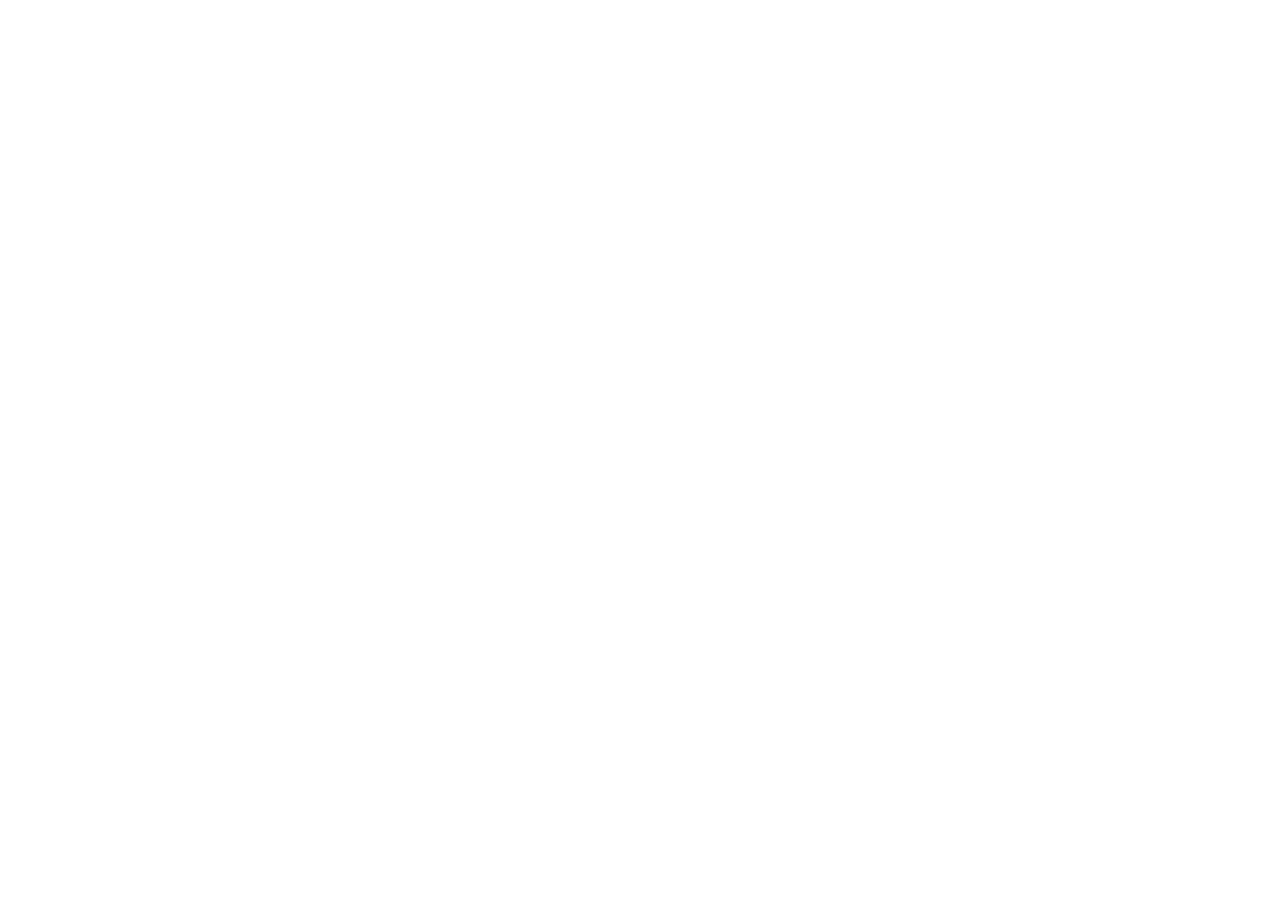
==== colors.html @ 1d6baf08 "New pages created" ====
<!DOCTYPE html>
<html lang="en">
<head>
  <meta charset="UTF-8">
  <meta name="viewport" content="width=device-width, initial-scale=1.0">
  <title>Colors</title>
  <!-- Google Fonts -->
  <link rel="preconnect" href="https://fonts.googleapis.com">
  <link rel="preconnect" href="https://fonts.gstatic.com" crossorigin>
  <link href="https://fonts.googleapis.com/css2?family=Bodoni+Moda+SC:ital,opsz,wght@0,6..96,400..900;1,6..96,400..900&family=Work+Sans:ital,wght@0,100..900;1,100..900&display=swap" rel="stylesheet">
  <!-- Reset stylesheet -->
  <link rel="stylesheet" href="./css/reset.css">
  <!-- Stylesheet -->
  <link rel="stylesheet" href="./css/style.css">
</head>
<body>
  
</body>
</html>
---- css/style.css ----
/* Global Variables */
/* ---------------- */

:root {
  /* To use => color: var(--color-black); */
  --color-black: rgb(0, 0, 0);
  --color-white: rgb(255, 255, 255);
  --color-dark-blue: rgb(100, 130, 173);
  --color-light-blue: rgb(127, 161, 195);
  --color-dark-beige: rgb(226, 218, 214);
  --color-light-beige: rgb(245, 237, 237);
}

/* Global Styles */
html,
body {
  font-family: 'Work Sans', sans-serif;
  font-optical-sizing: auto;
  font-weight: 400;
  font-size: 16px;
  font-style: normal;
  letter-spacing: -0.5px; 
}

/* Font Styles */
/* ----------- */

h1, h2, h3, h4, h5, h6 {
  font-family: "Bodoni Moda SC", serif;
  font-optical-sizing: auto;
  font-weight: 700;
  font-style: normal;
}

/* 72px */
h1 { 
  font-size: 4.5rem; 
  margin-bottom: 3.75rem;
}
/* 30px */
h2 { 
  font-size: 1.875rem; 
}
/* 24px */
h3 { 
  font-size: 1.5rem; 
}
/* 20px */
h4 { 
  font-size: 1.25rem; 
}
/* 18px */
h5 { 
  font-size: 1.125rem; 
}
/* 16px */
h6 { 
  font-size: 1rem; 
}

p {
  line-height: 1.5;
}

/* Homepage */
/* -------- */

/* Background image */
.home-image {
  position: relative;
  background-image: url(../images/text.webp);
  /* Ensures the image covers the entire element */
  background-size: cover;
  /* Centers the background image within the element */
  background-position: center;
  height: 100vh;
}

/* Background image overlay */
.home-image::after {
  /* Required for the pseudo-element to be generated */
  content: '';
  /* Positions the pseudo-element relative to its nearest positioned ancestor */
  position: absolute;
  /* Alignments of the pseudo-element within the container */
  top: 0;
  right: 0;
  bottom: 0;
  left: 0;
  /* Sets the overlay color to white with 50% transparency */
  background-color: rgba(226, 218, 214, 0.95);
  /* Ensures the overlay appears above the background image */ 
  z-index: 1; 
}

/* Header */
/* ------ */

.header {
  position: absolute;
  top: 0;
  z-index: 3;
  width: 90%;
  background-color: var(--color-light-beige);
  padding: 1rem 5%;
  box-shadow: 0px 4px 8px rgba(0, 0, 0, 0.1);
}

/* Make navigation ul and its li's inline */
.header nav > ul, 
.header nav li {
  display: inline;
}

/* The LOGO */
.logo {
  font-family: "Bodoni Moda SC", serif;
  font-optical-sizing: auto;
  font-weight: 700;
  font-style: normal;
  text-decoration: none;
  color: var(--color-black);
  font-size: 3rem; 
  margin-right: 1.875rem;
  cursor: pointer;
  transition: all 0.3s ease;
}

.logo:hover {
  color: var(--color-dark-blue);
  text-decoration: underline;
}

/* Navigational links */
.header li > a {
  text-transform: uppercase;
  text-decoration: none;
  font-weight: 500;
  color: var(--color-dark-blue);
  margin-right: 0.9375rem;
  cursor: pointer;
  transition: all 0.3s ease;
}

.header li > a:hover {
  color: var(--color-light-blue);
  font-weight: 600;
  text-decoration: underline;
}


/* Main Content */
/* ------------ */

.home-content {
  position: relative;
  z-index: 2;
  top: 50%;
  /* Shifts it back up by 50% of its own height */
  transform: translateY(-50%); 
  margin: 0 5%; /* Left & Right: 60px */
}

.home-content article > p:first-of-type {
  font-size: 1.125rem;
  margin-bottom: 1rem;
}

.home-content article > p:nth-of-type(2) {
  font-size: 1.125rem;
  margin-bottom: 3.75rem;
}

/* Buttons */
.home-content nav {
  margin-top: 1.875rem;
}
.button {
  position: relative;
  display: inline-block;
  background-color: var(--color-dark-blue);
  width: 5.625rem;
  height: 5.625rem;
  border-radius: 50%;
  /* Center text horizontally */
  text-align: center;
  /* Same as height to vertically center text */
  line-height: 5.625rem; 
  margin-right: 1.875rem;
  font-size: 1rem;
  text-transform: uppercase;
  overflow: hidden;
  color: var(--color-white);
  font-weight: 500;
  text-decoration: none;
  margin-bottom: 1.875rem;
  box-shadow: 0px 4px 8px rgba(0, 0, 0, 0.3);
  cursor: pointer;
  transition: all 0.3s ease;
}

.button:hover {
  background-color: var(--color-light-blue);
  color: var(--color-black);
  font-weight: 600;
}

.button:active {
  width: 5.3rem;
  height: 5.3rem;
  line-height: 5.3rem; 
  box-shadow: 0px 2px 4px rgba(0, 0, 0, 0.15);
}

/* Footer */
/* ------ */

.footer {
  position: absolute;
  z-index: 3;
  bottom: 0;
  width: 90%;
  background-color: var(--color-light-beige);
  padding: 1rem 5%;
  box-shadow: 0px -4px 8px rgba(0, 0, 0, 0.1);
}

.footer nav > span {
  margin-right: 1.875rem;
  font-size: 0.875rem;
}

.footer nav > a {
  font-size: 0.875rem;
  text-transform: uppercase;
  text-decoration: none;
  font-weight: 500;
  color: var(--color-dark-blue);
  margin-right: 0.9375rem;
  cursor: pointer;
  transition: all 0.3s ease;
}

.footer nav > a:hover {
  color: var(--color-light-blue);
  font-weight: 600;
  text-decoration: underline;
}
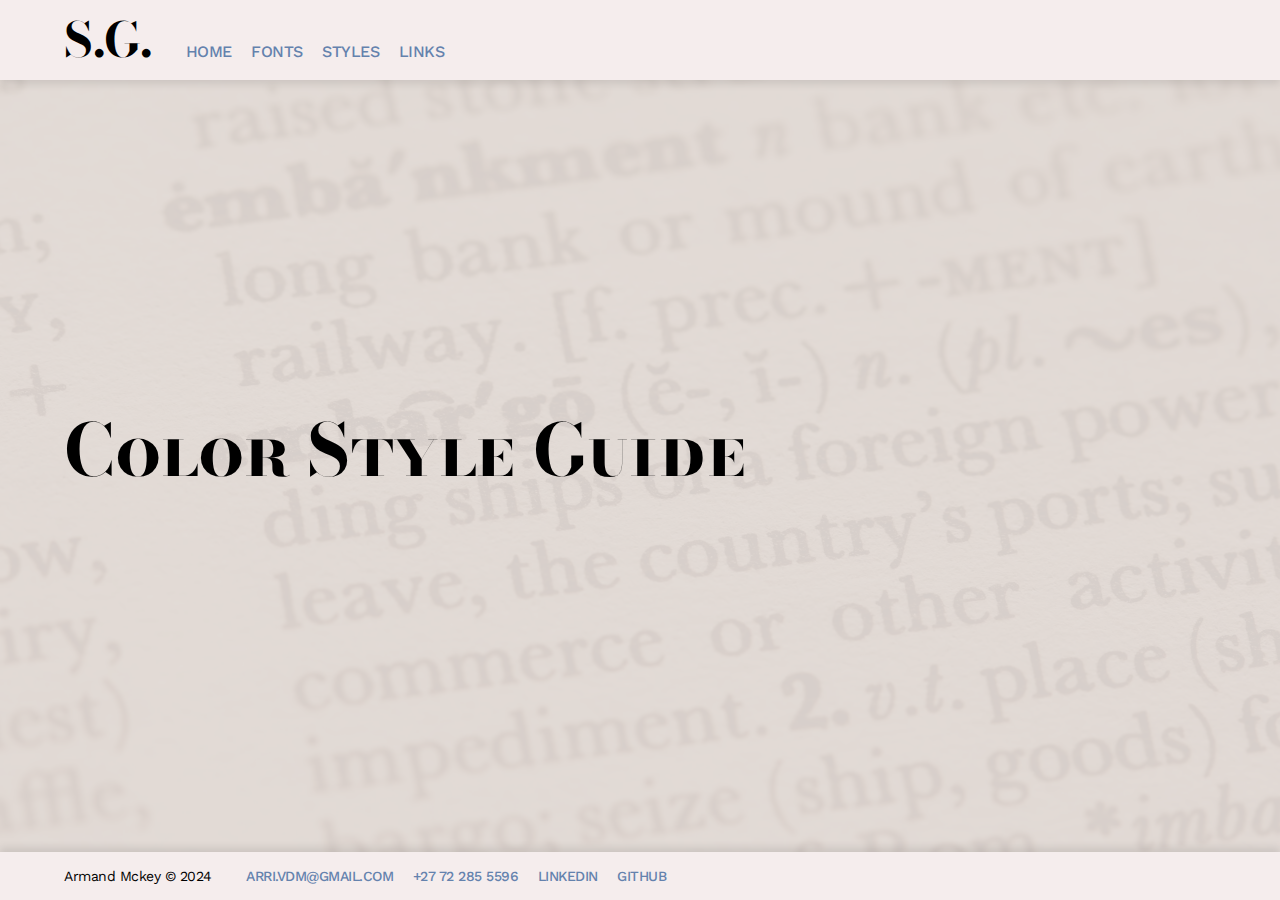
==== commit 5aa2cc60: "Pages basic html" ====
--- a/colors.html
+++ b/colors.html
@@ -14,6 +14,37 @@
   <link rel="stylesheet" href="./css/style.css">
 </head>
 <body>
-  
+  <!-- Header section with Navigational links -->
+  <header class="header">
+    <nav>
+      <a class="logo" title="Return to Homepage" href="./index.html">S.G.</a>
+      <ul>
+        <li><a href="./index.html">Home</a></li>
+        <li><a href="./fonts.html">Fonts</a></li>
+        <li><a href="./styles.html">Styles</a></li>
+        <li><a href="./links.html">Links</a></li>
+      </ul>
+    </nav>
+  </header>
+
+  <!-- Main section with buttons linking to other pages-->
+  <main class="home-image">
+    <section class="home-content">
+      <article>
+        <h1>Color Style Guide</h1>
+      </article>
+    </section>
+  </main>
+
+  <!-- Footer section with contact details -->
+  <footer class="footer">
+    <nav>
+      <span>Armand Mckey &copy; 2024</span>
+      <a href="mailto:arri.vdm@gmail.com">arri.vdm@gmail.com</a>
+      <a href="tel:+27722855596">+27 72 285 5596</a>
+      <a href="https://www.linkedin.com/in/armand-van-der-merwe-jhb/" target="_blank" rel="noopener noreferrer">LinkedIn</a>
+      <a href="https://github.com/armand-sa" target="_blank" rel="noopener noreferrer">Github</a>
+    </nav>
+  </footer>
 </body>
 </html>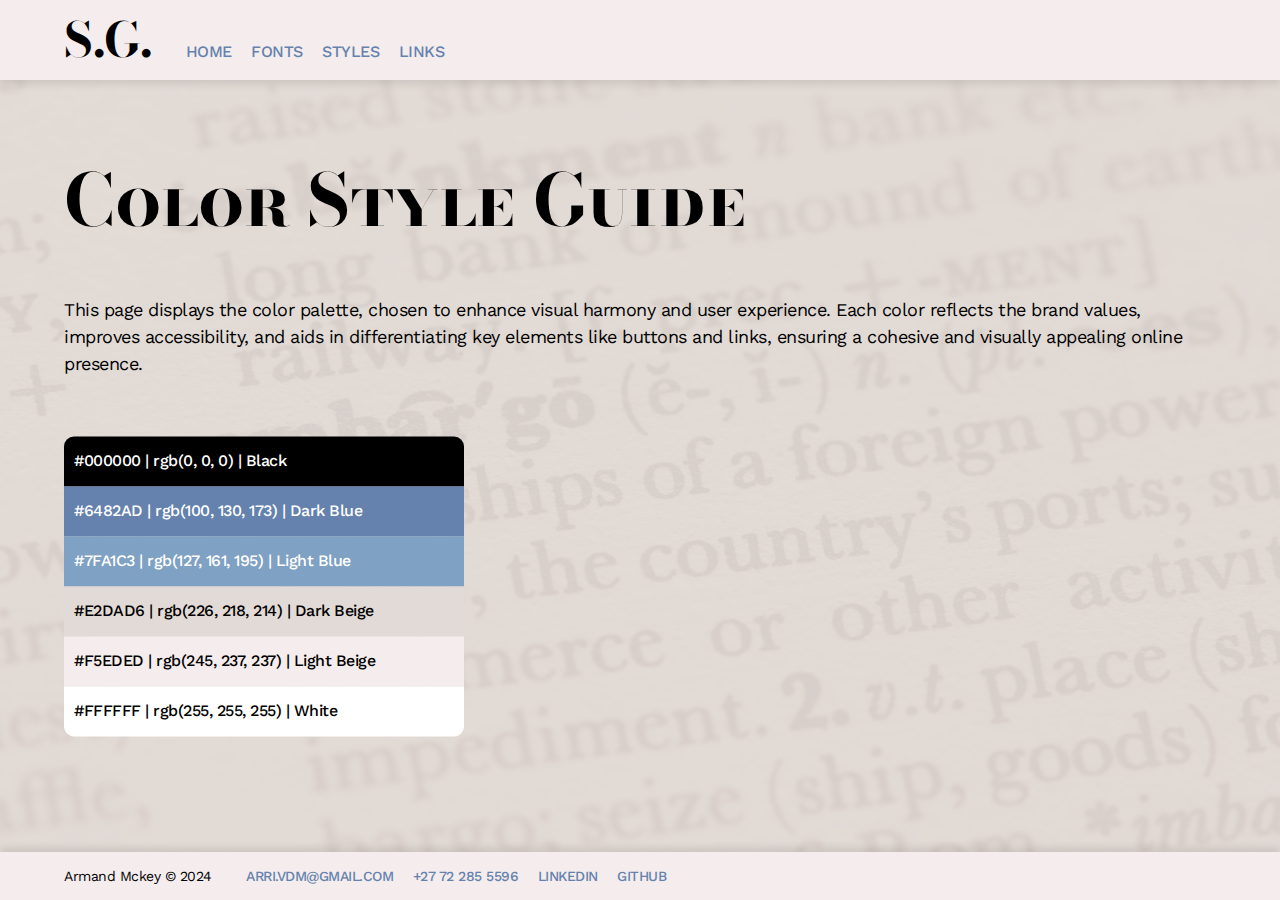
==== commit 5b05bd6b: "Color Page done" ====
--- a/colors.html
+++ b/colors.html
@@ -32,7 +32,28 @@
     <section class="home-content">
       <article>
         <h1>Color Style Guide</h1>
+        <p id="intro-paragraph">This page displays the color palette, chosen to enhance visual harmony and user experience. Each color reflects the brand values, improves accessibility, and aids in differentiating key elements like buttons and links, ensuring a cohesive and visually appealing online presence.</p>
       </article>
+      <figure>
+        <div>
+          <p>#000000 | rgb(0, 0, 0) | Black</p>
+        </div>
+        <div>
+          <p>#6482AD | rgb(100, 130, 173) | Dark Blue</p>
+        </div>
+        <div>
+          <p>#7FA1C3 | rgb(127, 161, 195) | Light Blue</p>
+        </div>
+        <div>
+          <p>#E2DAD6 | rgb(226, 218, 214) | Dark Beige</p>
+        </div>
+        <div>
+          <p>#F5EDED | rgb(245, 237, 237) | Light Beige</p>
+        </div>
+        <div>
+          <p>#FFFFFF | rgb(255, 255, 255) | White</p>
+        </div>
+      </figure>
     </section>
   </main>
 
--- a/css/style.css
+++ b/css/style.css
@@ -175,6 +175,7 @@
 .home-content nav {
   margin-top: 1.875rem;
 }
+
 .button {
   position: relative;
   display: inline-block;
@@ -245,4 +246,70 @@
   color: var(--color-light-blue);
   font-weight: 600;
   text-decoration: underline;
+}
+
+/* ------------------------------------------------------- */
+/* colors Page */
+/* ------------------------------------------------------- */
+
+/* Main Section */
+#intro-paragraph {
+  font-size: 1.125rem;
+  margin-bottom: 3.75rem;
+}
+
+/* Colors Blocks*/
+.home-content > figure div {
+  position: relative;
+  /* Width 400px */
+  width: 25rem;
+  /* 100px */
+  height: 3.125rem;
+}
+
+.home-content > figure div:nth-last-of-type(6) > p,
+.home-content > figure div:nth-last-of-type(5) > p,
+.home-content > figure div:nth-last-of-type(4) > p,
+.home-content > figure div:nth-last-of-type(3) > p,
+.home-content > figure div:nth-last-of-type(2) > p,
+.home-content > figure div:nth-last-of-type(1) > p {
+  position: relative;
+  left: 10px;
+  top: 12px;
+  font-weight: 500;
+}
+
+/* First block - Dark Black */
+.home-content > figure div:nth-last-of-type(6) {
+  background-color: var(--color-black);
+  color: var(--color-white);
+  border-radius: 10px 10px 0 0;
+}
+
+/* Second block - Dark Blue */
+.home-content > figure div:nth-last-of-type(5) {
+  background-color: var(--color-dark-blue);
+  color: var(--color-white);
+}
+
+/* Third block - Light Blue */
+.home-content > figure div:nth-last-of-type(4) {
+  background-color: var(--color-light-blue);
+  color: var(--color-white);
+}
+
+/* Fourth block - Dark Beige */
+.home-content > figure div:nth-last-of-type(3) {
+  background-color: var(--color-dark-beige);
+}
+
+/* Fifth block - Light Beige */
+.home-content > figure div:nth-last-of-type(2) {
+  background-color: var(--color-light-beige);
+}
+
+/* Sixth block - White */
+.home-content > figure div:nth-last-of-type(1) {
+  background-color: var(--color-white);
+  border-radius: 0 0 10px 10px;
 }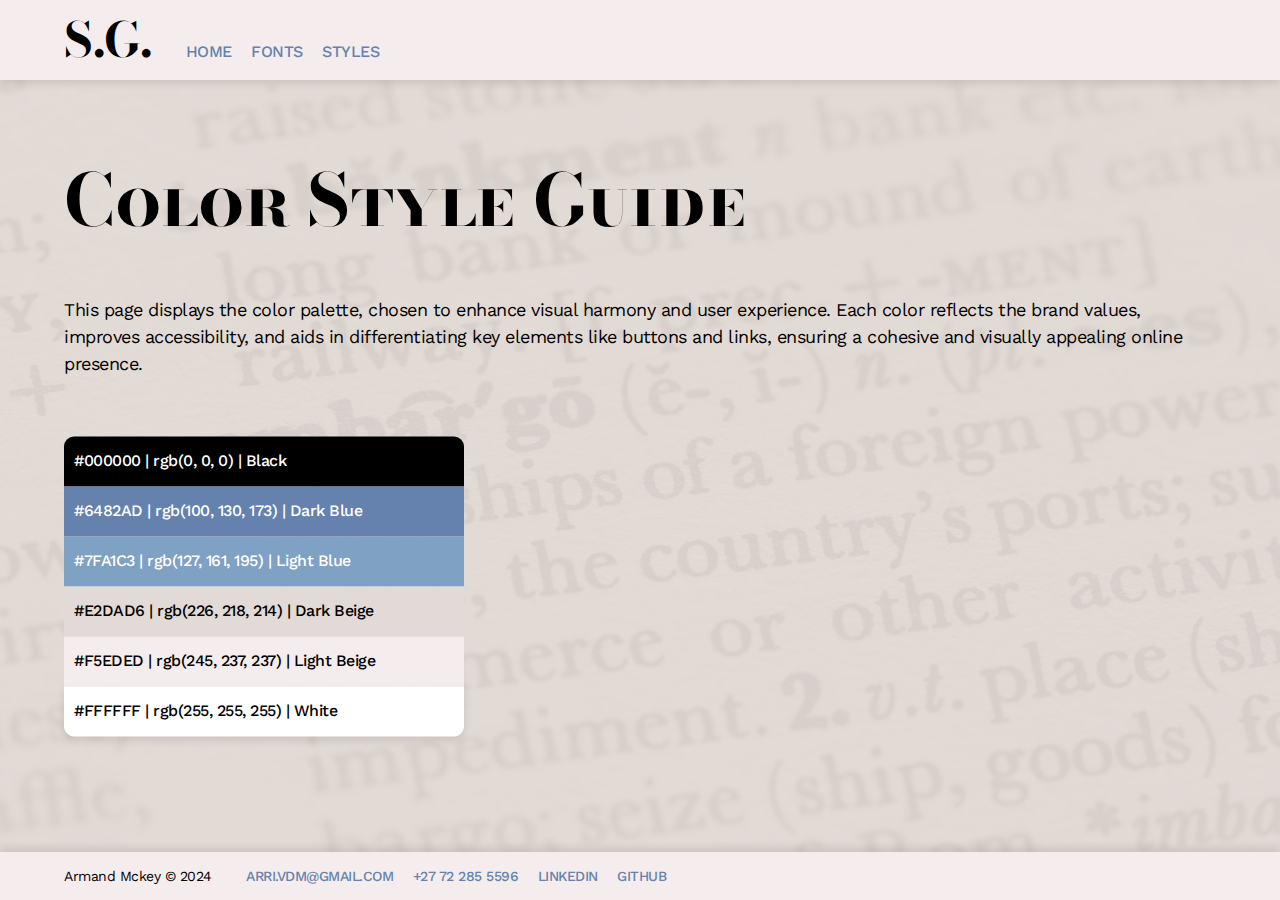
==== commit c7dd6d3e: "Removed page and fixed links" ====
--- a/colors.html
+++ b/colors.html
@@ -22,7 +22,6 @@
         <li><a href="./index.html">Home</a></li>
         <li><a href="./fonts.html">Fonts</a></li>
         <li><a href="./styles.html">Styles</a></li>
-        <li><a href="./links.html">Links</a></li>
       </ul>
     </nav>
   </header>
--- a/css/style.css
+++ b/css/style.css
@@ -312,4 +312,144 @@
 .home-content > figure div:nth-last-of-type(1) {
   background-color: var(--color-white);
   border-radius: 0 0 10px 10px;
+  box-shadow: 0px 4px 8px rgba(0, 0, 0, 0.1);
+}
+
+/* ------------------------------------------------------- */
+/* Fonts Page */
+/* ------------------------------------------------------- */
+
+.home-content > figure div.font-light-beige {
+  background-color: var(--color-light-beige);
+  border-radius: 10px 10px 0 0;
+  position: relative;
+  /* Width 400px */
+  width: 25rem;
+  /* 300px */
+  height: 12.5rem;
+}
+
+.home-content > figure div.font-light-beige.top {
+  border-radius: 10px 10px 0 0;
+  border-bottom: 2px solid var(--color-dark-beige);
+  font-family: "Bodoni Moda SC", serif;
+  font-optical-sizing: auto;
+  font-weight: 400;
+  font-style: normal;
+  font-size: 1.125rem;
+}
+
+.home-content > figure div.font-light-beige.bottom {
+  border-radius: 0 0 10px 10px;
+  font-family: 'Work Sans', sans-serif;
+  font-optical-sizing: auto;
+  font-weight: 400;
+  font-style: normal;
+  letter-spacing: -0.5px; 
+  font-size: 1.125rem;
+  box-shadow: 0px 4px 8px rgba(0, 0, 0, 0.1);
+}
+
+/* Horizontal rules */
+
+.home-content > figure div.font-light-beige.top > hr,
+.home-content > figure div.font-light-beige.bottom > hr {
+  margin-top: 1.5rem;
+  background-color: var(--color-dark-beige);
+  height: 1px;
+}
+
+/* Paragraphs - Top Section */
+.home-content > figure div.font-light-beige.top p:nth-last-of-type(5) {
+  font-weight: 700;
+}
+
+.home-content > figure div.font-light-beige.top p:nth-last-of-type(4) {
+  font-weight: 400;
+}
+
+.home-content > figure div.font-light-beige.top p:nth-last-of-type(2) {
+  font-weight: 500;
+}
+
+.home-content > figure div.font-light-beige.top p:nth-last-of-type(1) {
+  font-weight: 700;
+}
+
+/* Paragraphs - Bottom Section */
+.home-content > figure div.font-light-beige.bottom p:nth-last-of-type(5) {
+  font-weight: 700;
+}
+
+.home-content > figure div.font-light-beige.bottom p:nth-last-of-type(4) {
+  font-weight: 400;
+}
+
+.home-content > figure div.font-light-beige.bottom p:nth-last-of-type(2) {
+  font-weight: 500;
+}
+
+.home-content > figure div.font-light-beige.bottom p:nth-last-of-type(1) {
+  font-weight: 700;
+}
+
+/* ------------------------------------------------------- */
+/* Styles Page */
+/* ------------------------------------------------------- */
+
+#font-style {
+  box-sizing: border-box;
+  background-color: var(--color-light-beige);
+  border-radius: 10px;
+  position: relative;
+  /* Width 400px */
+  width: 25rem;
+  /* 300px */
+  height: 25.5rem;
+  box-shadow: 0px 4px 8px rgba(0, 0, 0, 0.1);
+  padding: 1.875rem;
+}
+
+#font-style > ul li {
+  margin-left: 1.875rem;
+  margin-bottom: 0.625rem;
+}
+
+#font-style strong {
+  font-weight: 700;
+}
+
+#font-style .paragraph-1 {
+  font-family: "Bodoni Moda SC", serif;
+  font-optical-sizing: auto;
+  font-size: 2rem;
+  font-weight: 700;
+  padding-left: 0.9375rem;
+  margin-bottom: 0.625rem;
+  background-color: var(--color-dark-blue);
+  color: var(--color-white);
+  border-radius: 5px;
+  box-shadow: 0px 4px 8px rgba(0, 0, 0, 0.1);
+} 
+
+#font-style .paragraph-2 {
+  font-family: "Bodoni Moda SC", serif;
+  font-optical-sizing: auto;
+  font-size: 1rem;
+  font-weight: 700;
+  padding-left: 0.9375rem;
+  margin-bottom: 0.625rem;
+  background-color: var(--color-dark-blue);
+  color: var(--color-white);
+  border-radius: 5px;
+  box-shadow: 0px 4px 8px rgba(0, 0, 0, 0.1);
+} 
+
+#font-style .paragraph-3 {
+  background-color: var(--color-dark-blue);
+  color: var(--color-white);
+  padding-left: 0.9375rem;
+  margin-bottom: 0.625rem;
+  border-radius: 5px;
+  box-shadow: 0px 4px 8px rgba(0, 0, 0, 0.1);
 }